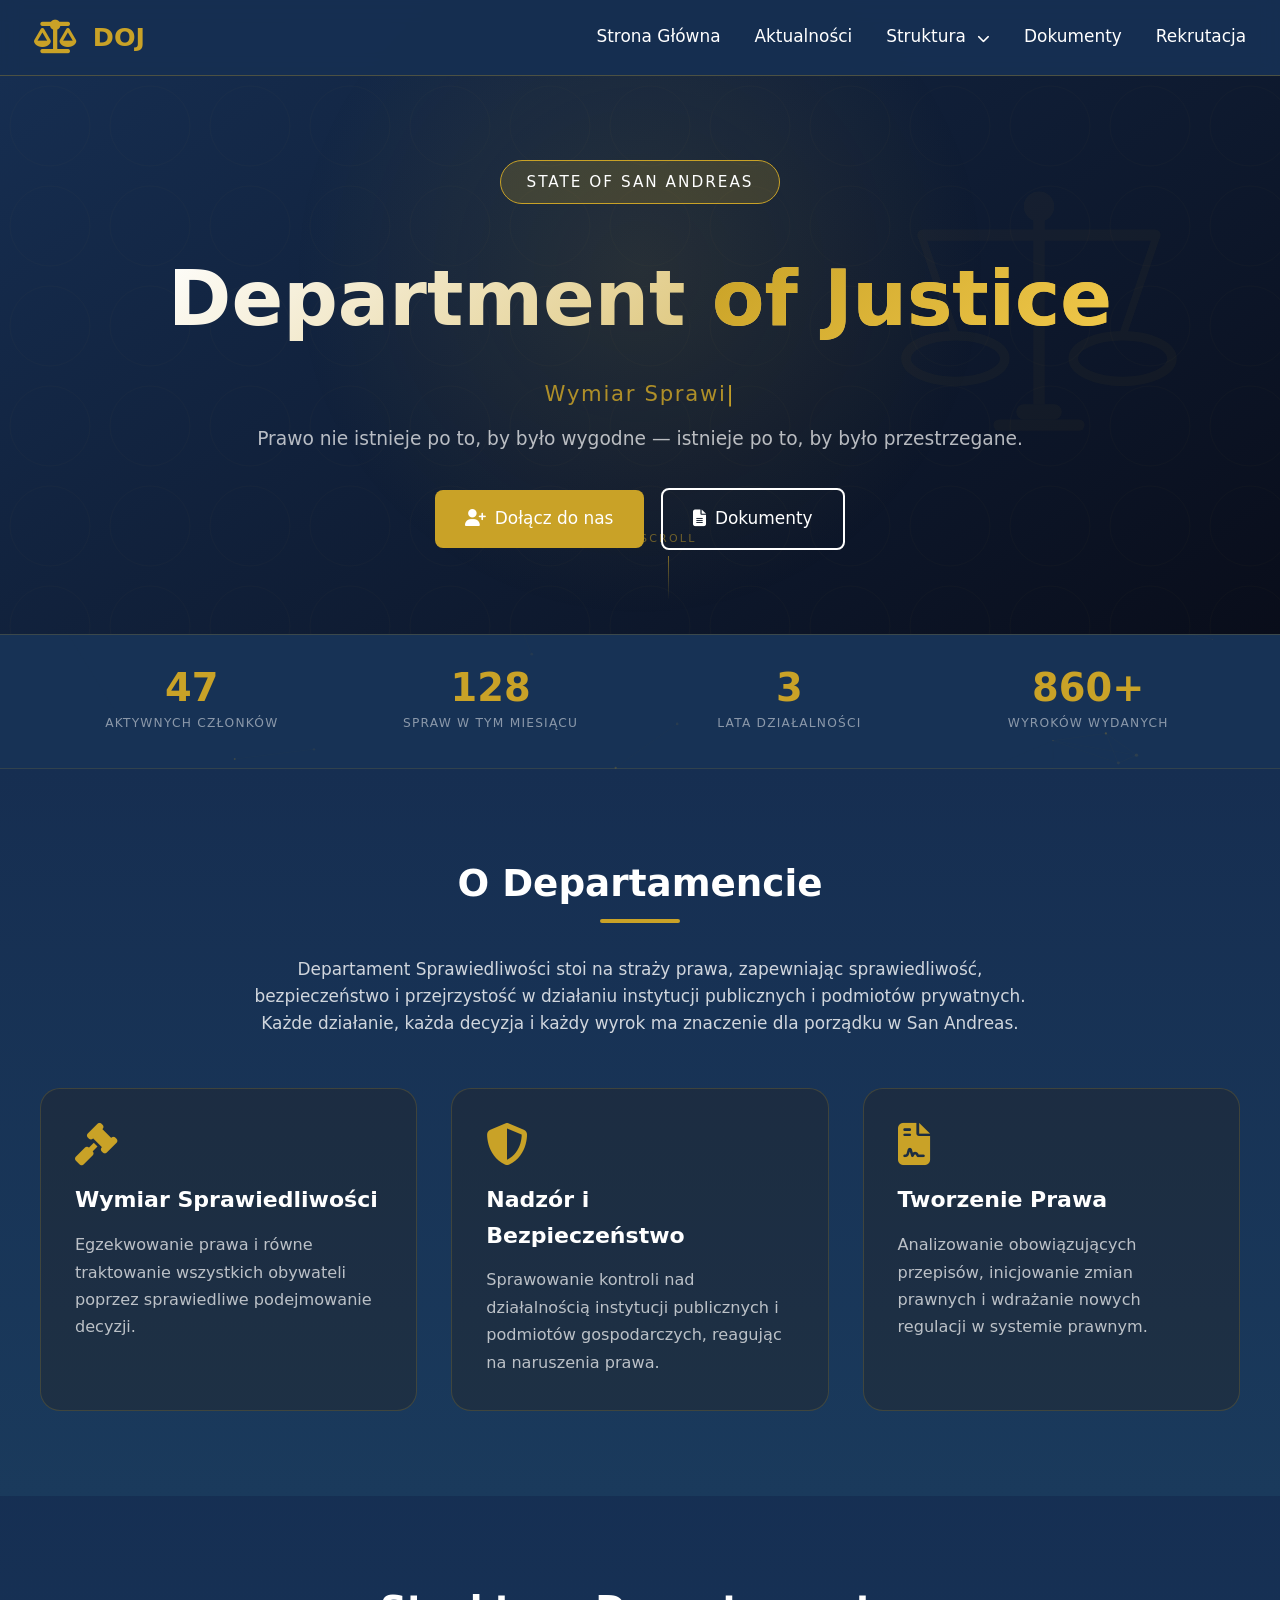
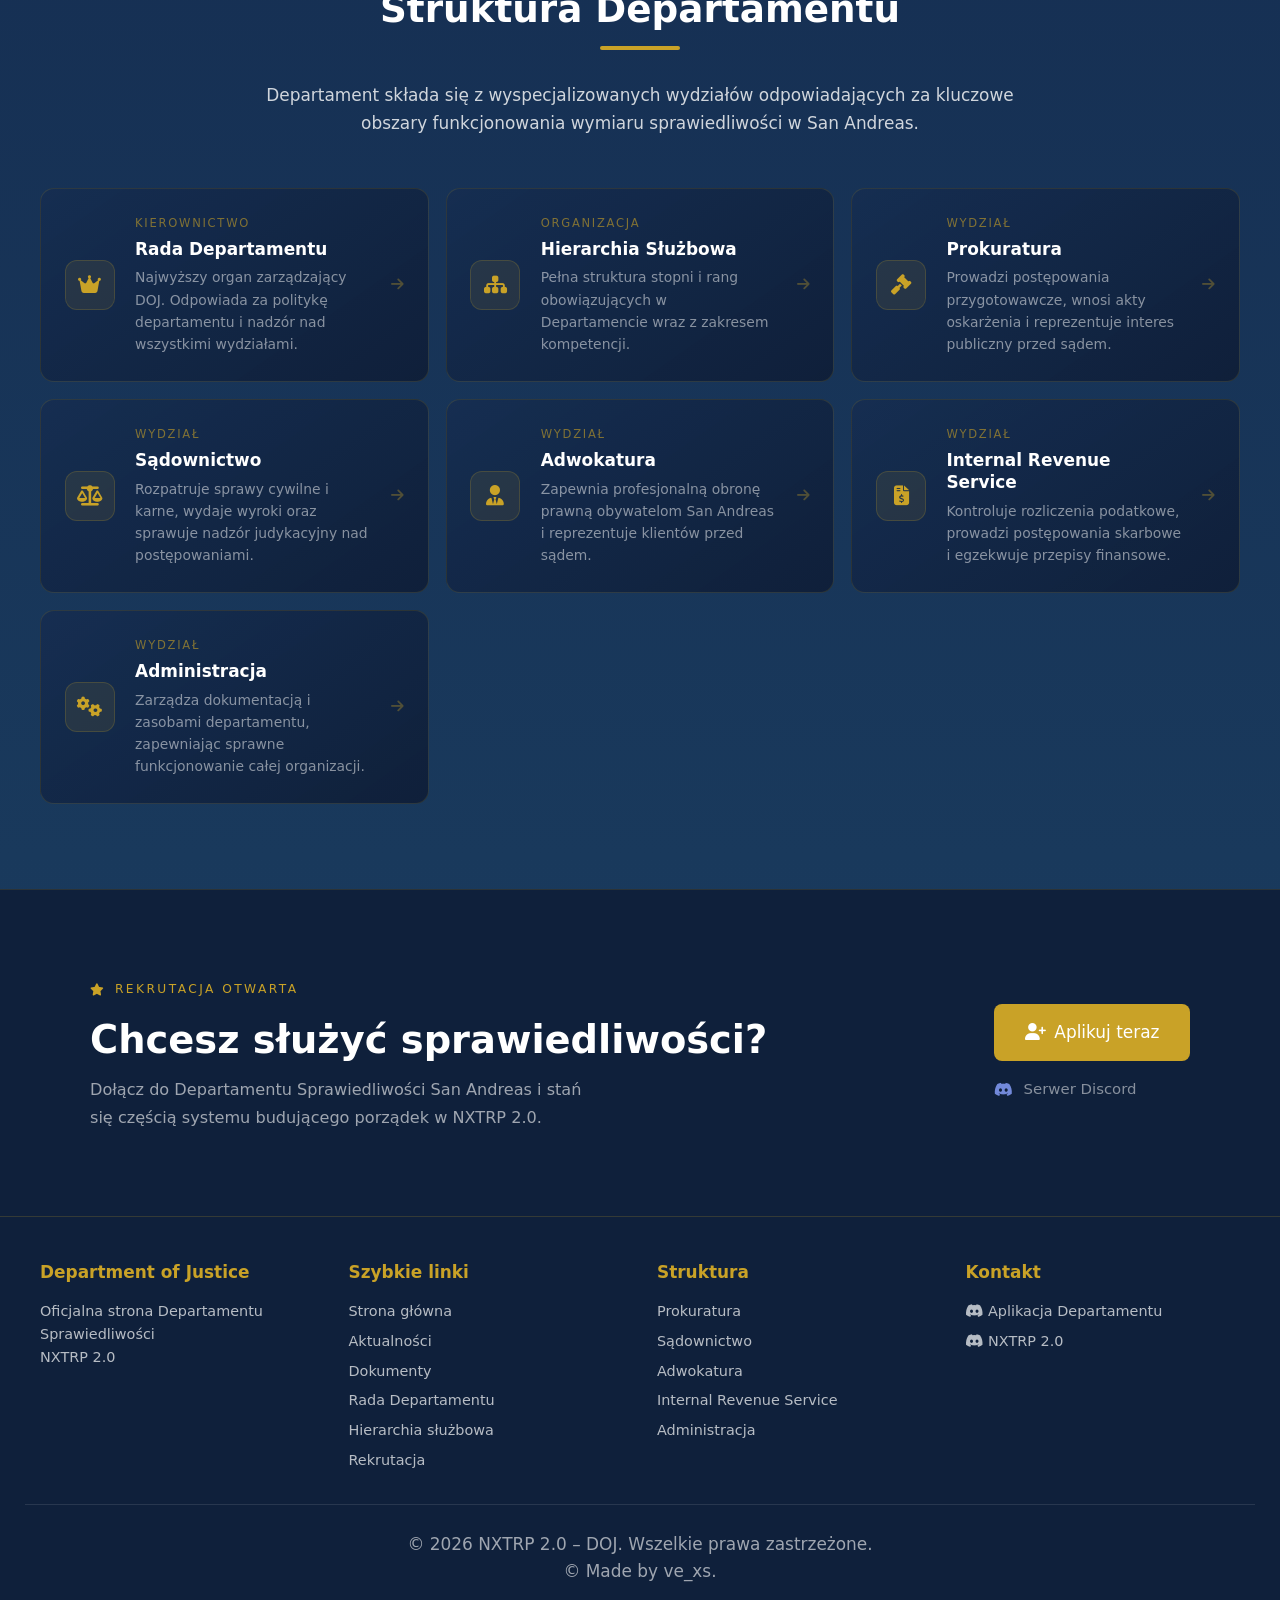
==== index.html @ 7f940b19 "Add files via upload" ====
<!DOCTYPE html>
<html lang="pl">
<head>
    <meta charset="UTF-8">
    <meta name="viewport" content="width=device-width, initial-scale=1.0">
    <title>Department of Justice | NXTRP 2.0</title>
    <link href="https://cdnjs.cloudflare.com/ajax/libs/font-awesome/6.4.0/css/all.min.css" rel="stylesheet">
    <link rel="stylesheet" href="base.css">
    <link rel="stylesheet" href="layout.css">
    <link rel="stylesheet" href="components.css">
    <link rel="stylesheet" href="hero.css">
    <link rel="stylesheet" href="footer.css">
    <link rel="stylesheet" href="mobile.css">
    <link rel="stylesheet" href="dynamic.css">
    <link rel="icon" type="image/png" href="dojlogog.png">
</head>
<body>

<!-- LOADER -->
<div class="loader" id="loader">
    <div class="loader-inner">
        <div class="loader-icon"></div>
        <div class="loader-text">Department of Justice</div>
    </div>
</div>

<!-- PARTICLE CANVAS -->
<canvas id="particle-canvas"></canvas>

<nav id="navbar" role="navigation" aria-label="Główna nawigacja">
    <div class="nav-container">
        <a href="https://dojnxtrp.pl/" class="logo">
            <i class="fas fa-balance-scale"></i> DOJ
        </a>
        <ul class="nav-links">
            <li><a href="https://dojnxtrp.pl/">Strona Główna</a></li>
            <li><a href="https://aktualnosci.dojnxtrp.pl">Aktualności</a></li>
            <li class="has-submenu">
                <a href="#">Struktura <i class="fas fa-chevron-down"></i></a>
                <ul class="submenu">
                    <li><a href="https://rada.dojnxtrp.pl/">Rada Departamentu</a></li>
                    <li><a href="https://hierarchia.dojnxtrp.pl/">Hierarchia służbowa</a></li>
                    <li class="submenu-divider"></li>
                    <li><a href="https://prokuratura.dojnxtrp.pl/">Prokuratura</a></li>
                    <li><a href="https://sadownictwo.dojnxtrp.pl/">Sądownictwo</a></li>
                    <li><a href="https://adwokatura.dojnxtrp.pl/">Adwokatura</a></li>
                    <li><a href="https://irs.dojnxtrp.pl/">Internal Revenue Service</a></li>
                    <li><a href="https://administracja.dojnxtrp.pl/">Administracja</a></li>
                </ul>
            </li>
            <li><a href="https://dokumenty.dojnxtrp.pl/">Dokumenty</a></li>
            <li><a href="https://rekrutacja.dojnxtrp.pl/">Rekrutacja</a></li>
        </ul>
    </div>
    <button id="hamburger" class="hamburger" aria-label="Menu" aria-expanded="false">
        <span></span><span></span><span></span>
    </button>
</nav>

<div id="overlay" class="overlay"></div>

<div class="mobile-menu" id="mobileMenu" aria-hidden="true">
    <div class="mobile-main-menu">
        <a href="https://dojnxtrp.pl/">Strona główna</a>
        <a href="https://aktualnosci.dojnxtrp.pl">Aktualności</a>
        <a href="#" class="mobile-open-structure">Struktura <i class="fas fa-chevron-right"></i></a>
        <a href="https://dokumenty.dojnxtrp.pl/">Dokumenty</a>
        <a href="https://rekrutacja.dojnxtrp.pl/">Rekrutacja</a>
    </div>
    <div class="mobile-structure-menu">
        <a href="#" class="mobile-back"><i class="fas fa-chevron-left"></i> Wróć</a>
        <a href="https://rada.dojnxtrp.pl/">Rada Departamentu</a>
        <a href="https://hierarchia.dojnxtrp.pl/">Hierarchia służbowa</a>
        <a href="https://prokuratura.dojnxtrp.pl/">Prokuratura</a>
        <a href="https://sadownictwo.dojnxtrp.pl/">Sądownictwo</a>
        <a href="https://adwokatura.dojnxtrp.pl/">Adwokatura</a>
        <a href="https://irs.dojnxtrp.pl/">Internal Revenue Service</a>
        <a href="https://administracja.dojnxtrp.pl/">Administracja</a>
    </div>
</div>

<a id="maincontent" tabindex="-1"></a>

<section class="hero" id="home">
    <div class="hero-glow" id="heroGlow"></div>
    <div class="hero-watermark">
        <svg viewBox="0 0 100 100" fill="none" xmlns="http://www.w3.org/2000/svg">
            <circle cx="50" cy="12" r="4" fill="#C9A227"/>
            <rect x="48.5" y="12" width="3" height="52" fill="#C9A227"/>
            <rect x="18" y="18" width="64" height="3" rx="1.5" fill="#C9A227"/>
            <ellipse cx="28" cy="52" rx="13" ry="6" stroke="#C9A227" stroke-width="2.5" fill="none"/>
            <ellipse cx="72" cy="52" rx="13" ry="6" stroke="#C9A227" stroke-width="2.5" fill="none"/>
            <line x1="19" y1="19.5" x2="28" y2="46" stroke="#C9A227" stroke-width="2"/>
            <line x1="81" y1="19.5" x2="72" y2="46" stroke="#C9A227" stroke-width="2"/>
            <rect x="44" y="64" width="12" height="4" rx="2" fill="#C9A227"/>
            <rect x="38" y="68" width="24" height="3" rx="1.5" fill="#C9A227"/>
        </svg>
    </div>

    <div class="hero-content">
        <span class="hero-badge">State of San Andreas</span>
        <h1>Department <span class="accent-text">of Justice</span></h1>
        <div class="hero-typewriter">
            <span id="typewriter-text"></span><span class="typewriter-cursor">|</span>
        </div>
        <p>Prawo nie istnieje po to, by było wygodne — istnieje po to, by było przestrzegane.</p>
        <div class="hero-buttons">
            <a href="https://rekrutacja.dojnxtrp.pl/" class="btn btn-primary btn-hero">
                <i class="fas fa-user-plus"></i> Dołącz do nas
            </a>
            <a href="https://dokumenty.dojnxtrp.pl/" class="btn btn-outline btn-hero">
                <i class="fas fa-file-alt"></i> Dokumenty
            </a>
        </div>
    </div>

    <div class="scroll-indicator">
        <span>SCROLL</span>
        <div class="scroll-line"></div>
    </div>
</section>

<div class="stats-bar">
    <div class="stat-item reveal">
        <div class="stat-value" data-target="47">0</div>
        <div class="stat-label">Aktywnych członków</div>
    </div>
    <div class="stat-item reveal" style="--delay:0.1s">
        <div class="stat-value" data-target="128">0</div>
        <div class="stat-label">Spraw w tym miesiącu</div>
    </div>
    <div class="stat-item reveal" style="--delay:0.2s">
        <div class="stat-value" data-target="3">0</div>
        <div class="stat-label">Lata działalności</div>
    </div>
    <div class="stat-item reveal" style="--delay:0.3s">
        <div class="stat-value" data-target="860">0</div>
        <div class="stat-label">Wyroków wydanych</div>
    </div>
</div>

<section class="about" id="about">
    <div class="section-header reveal">
        <h2>O Departamencie</h2>
        <p>Departament Sprawiedliwości stoi na straży prawa, zapewniając sprawiedliwość, bezpieczeństwo i przejrzystość w działaniu instytucji publicznych i podmiotów prywatnych.<br>Każde działanie, każda decyzja i każdy wyrok ma znaczenie dla porządku w San Andreas.</p>
    </div>
    <div class="about-grid">
        <div class="about-card reveal" style="--delay:0s">
            <i class="fas fa-gavel"></i>
            <h3>Wymiar Sprawiedliwości</h3>
            <p>Egzekwowanie prawa i równe traktowanie wszystkich obywateli poprzez sprawiedliwe podejmowanie decyzji.</p>
        </div>
        <div class="about-card reveal" style="--delay:0.15s">
            <i class="fas fa-shield-alt"></i>
            <h3>Nadzór i Bezpieczeństwo</h3>
            <p>Sprawowanie kontroli nad działalnością instytucji publicznych i podmiotów gospodarczych, reagując na naruszenia prawa.</p>
        </div>
        <div class="about-card reveal" style="--delay:0.3s">
            <i class="fas fa-file-contract"></i>
            <h3>Tworzenie Prawa</h3>
            <p>Analizowanie obowiązujących przepisów, inicjowanie zmian prawnych i wdrażanie nowych regulacji w systemie prawnym.</p>
        </div>
    </div>
</section>

<section class="struktura-section" id="struktura">
    <div class="section-header reveal">
        <h2>Struktura Departamentu</h2>
        <p>Departament składa się z wyspecjalizowanych wydziałów odpowiadających za kluczowe obszary funkcjonowania wymiaru sprawiedliwości w San Andreas.</p>
    </div>

    <div class="struktura-grid">

        <a href="https://rada.dojnxtrp.pl/" class="dept-card reveal" style="--delay:0s">
            <div class="dept-card-icon"><i class="fas fa-crown"></i></div>
            <div class="dept-card-body">
                <div class="dept-card-label">Kierownictwo</div>
                <h3>Rada Departamentu</h3>
                <p>Najwyższy organ zarządzający DOJ. Odpowiada za politykę departamentu i nadzór nad wszystkimi wydziałami.</p>
            </div>
            <div class="dept-card-arrow"><i class="fas fa-arrow-right"></i></div>
        </a>

        <a href="https://hierarchia.dojnxtrp.pl/" class="dept-card reveal" style="--delay:0.08s">
            <div class="dept-card-icon"><i class="fas fa-sitemap"></i></div>
            <div class="dept-card-body">
                <div class="dept-card-label">Organizacja</div>
                <h3>Hierarchia Służbowa</h3>
                <p>Pełna struktura stopni i rang obowiązujących w Departamencie wraz z zakresem kompetencji.</p>
            </div>
            <div class="dept-card-arrow"><i class="fas fa-arrow-right"></i></div>
        </a>

        <a href="https://prokuratura.dojnxtrp.pl/" class="dept-card reveal" style="--delay:0.16s">
            <div class="dept-card-icon"><i class="fas fa-gavel"></i></div>
            <div class="dept-card-body">
                <div class="dept-card-label">Wydział</div>
                <h3>Prokuratura</h3>
                <p>Prowadzi postępowania przygotowawcze, wnosi akty oskarżenia i reprezentuje interes publiczny przed sądem.</p>
            </div>
            <div class="dept-card-arrow"><i class="fas fa-arrow-right"></i></div>
        </a>

        <a href="https://sadownictwo.dojnxtrp.pl/" class="dept-card reveal" style="--delay:0.24s">
            <div class="dept-card-icon"><i class="fas fa-balance-scale"></i></div>
            <div class="dept-card-body">
                <div class="dept-card-label">Wydział</div>
                <h3>Sądownictwo</h3>
                <p>Rozpatruje sprawy cywilne i karne, wydaje wyroki oraz sprawuje nadzór judykacyjny nad postępowaniami.</p>
            </div>
            <div class="dept-card-arrow"><i class="fas fa-arrow-right"></i></div>
        </a>

        <a href="https://adwokatura.dojnxtrp.pl/" class="dept-card reveal" style="--delay:0.32s">
            <div class="dept-card-icon"><i class="fas fa-user-tie"></i></div>
            <div class="dept-card-body">
                <div class="dept-card-label">Wydział</div>
                <h3>Adwokatura</h3>
                <p>Zapewnia profesjonalną obronę prawną obywatelom San Andreas i reprezentuje klientów przed sądem.</p>
            </div>
            <div class="dept-card-arrow"><i class="fas fa-arrow-right"></i></div>
        </a>

        <a href="https://irs.dojnxtrp.pl/" class="dept-card reveal" style="--delay:0.40s">
            <div class="dept-card-icon"><i class="fas fa-file-invoice-dollar"></i></div>
            <div class="dept-card-body">
                <div class="dept-card-label">Wydział</div>
                <h3>Internal Revenue Service</h3>
                <p>Kontroluje rozliczenia podatkowe, prowadzi postępowania skarbowe i egzekwuje przepisy finansowe.</p>
            </div>
            <div class="dept-card-arrow"><i class="fas fa-arrow-right"></i></div>
        </a>

        <a href="https://administracja.dojnxtrp.pl/" class="dept-card reveal" style="--delay:0.48s">
            <div class="dept-card-icon"><i class="fas fa-cogs"></i></div>
            <div class="dept-card-body">
                <div class="dept-card-label">Wydział</div>
                <h3>Administracja</h3>
                <p>Zarządza dokumentacją i zasobami departamentu, zapewniając sprawne funkcjonowanie całej organizacji.</p>
            </div>
            <div class="dept-card-arrow"><i class="fas fa-arrow-right"></i></div>
        </a>

    </div>
</section>

<!-- ═══ CTA ═══ -->
<section class="cta-section">
    <div class="cta-inner reveal">
        <div class="cta-text">
            <div class="cta-label"><i class="fas fa-star"></i> Rekrutacja otwarta</div>
            <h2>Chcesz służyć sprawiedliwości?</h2>
            <p>Dołącz do Departamentu Sprawiedliwości San Andreas i stań się częścią systemu budującego porządek w NXTRP 2.0.</p>
        </div>
        <div class="cta-action">
            <a href="https://rekrutacja.dojnxtrp.pl/" class="btn btn-primary">
                <i class="fas fa-user-plus"></i> Aplikuj teraz
            </a>
            <a href="https://discord.gg/yJ2vK65k5r" target="_blank" class="cta-discord">
                <i class="fab fa-discord"></i> Serwer Discord
            </a>
        </div>
    </div>
</section>

<footer>
    <div class="footer-content">
        <div class="footer-section">
            <h4>Department of Justice</h4>
            <p>Oficjalna strona Departamentu Sprawiedliwości<br>NXTRP 2.0</p>
        </div>
        <div class="footer-section">
            <h4>Szybkie linki</h4>
            <a href="https://dojnxtrp.pl/">Strona główna</a>
            <a href="https://aktualnosci.dojnxtrp.pl">Aktualności</a>
            <a href="https://dokumenty.dojnxtrp.pl/">Dokumenty</a>
            <a href="https://rada.dojnxtrp.pl/">Rada Departamentu</a>
            <a href="https://hierarchia.dojnxtrp.pl/">Hierarchia służbowa</a>
            <a href="https://rekrutacja.dojnxtrp.pl/">Rekrutacja</a>
        </div>
        <div class="footer-section">
            <h4>Struktura</h4>
            <a href="https://prokuratura.dojnxtrp.pl/">Prokuratura</a>
            <a href="https://sadownictwo.dojnxtrp.pl/">Sądownictwo</a>
            <a href="https://adwokatura.dojnxtrp.pl/">Adwokatura</a>
            <a href="https://irs.dojnxtrp.pl/">Internal Revenue Service</a>
            <a href="https://administracja.dojnxtrp.pl/">Administracja</a>
        </div>
        <div class="footer-section">
            <h4>Kontakt</h4>
            <a href="https://discord.gg/yJ2vK65k5r" target="_blank"><i class="fab fa-discord"></i> Aplikacja Departamentu</a>
            <a href="https://discord.gg/h5h69dvCpX" target="_blank"><i class="fab fa-discord"></i> NXTRP 2.0</a>
        </div>
    </div>
    <div class="footer-bottom">
        <p>&copy; 2026 NXTRP 2.0 – DOJ. Wszelkie prawa zastrzeżone.</p>
        <p>&copy; Made by ve_xs.</p>
    </div>
</footer>

<script src="core.js"></script>
</body>
</html>
---- base.css ----
:root {
    /* Kolory główne - granatowa paleta */
    --primary: #1a3a5c;           /* Ciemny granat - główne tło */
    --dark: #162e51;              /* GŁÓWNY kolor - ciemniejszy granat */
    --dark-brown: #0f1f38;        /* Bardzo ciemny granat - kafelki */
    --accent: #C9A227;            /* Złoto - akcenty */
    --accent-hover: #d4af37;      /* Jaśniejsze złoto */
    --burgundy: #a0522d;          /* Sienna - ważne elementy */
    --light: #ffffff;             /* Biały tekst */
    --text-dark: #162e51;         /* Ciemny tekst na jasnych elementach */
    --text-muted: rgba(22, 46, 81, .8); /* Przygaszony tekst */
    
    /* Gradiety */
    --gradient-card: linear-gradient(145deg, rgba(22, 46, 81, 0.95), rgba(15, 31, 56, 0.98));
    --gradient-bg: linear-gradient(180deg, #2a4a6f 0%, #1a3a5c 100%);
    
    /* Inne */
    --text-scale: 1;
}

* {
    margin: 0;
    padding: 0;
    box-sizing: border-box;
}

html {
    scroll-behavior: smooth;
}

body {
    font-family: 'Inter', 'Roboto', 'Segoe UI', system-ui, sans-serif;
    background: var(--primary);
    color: var(--text-dark);
    overflow-x: hidden;
    -webkit-font-smoothing: antialiased;
    -moz-osx-font-smoothing: grayscale;
}

/* Scrollbar - złoty */
::-webkit-scrollbar {
    width: 10px;
}

::-webkit-scrollbar-track {
    background: var(--dark);
}

::-webkit-scrollbar-thumb {
    background: var(--dark-brown);
    border-radius: 5px;
}

::-webkit-scrollbar-thumb:hover {
    background: var(--accent);
}

/* Loader */
.loader {
    position: fixed;
    top: 0;
    left: 0;
    width: 100%;
    height: 100%;
    background: var(--primary);
    z-index: 9999;
    display: flex;
    align-items: center;
    justify-content: center;
    transition: opacity .5s, visibility .5s;
}

.loader.hidden {
    opacity: 0;
    visibility: hidden;
    pointer-events: none;
}

.loader-icon {
    width: 80px;
    height: 80px;
    border: 4px solid var(--accent);
    border-top-color: transparent;
    border-radius: 50%;
    animation: spin 1s linear infinite;
}

@keyframes spin {
    to { transform: rotate(360deg); }
}

/* Fade-in */
.fade-in {
    opacity: 0;
    transform: translateY(30px);
    transition: all .6s ease-out;
}

.fade-in.visible {
    opacity: 1;
    transform: translateY(0);
}


/* ========== ABOUT SECTION - BROWN ========== */

.about {
    background: linear-gradient(180deg, var(--dark) 0%, var(--primary) 100%);
}

.about-grid {
    display: grid;
    grid-template-columns: repeat(auto-fit, minmax(280px, 1fr));
    gap: 2rem;
    max-width: 1200px;
    margin: 0 auto;
}

.about-card {
    background: rgba(42, 31, 22, .3);
    border: 1px solid rgba(201, 162, 39, .2);
    border-radius: 20px;
    padding: 2rem;
    transition: all .3s;
}

.about-card:hover {
    transform: translateY(-10px);
    border-color: var(--accent);
    box-shadow: 0 20px 40px rgba(201, 162, 39, .2);
}

.about-card i {
    font-size: 2.5rem;
    color: var(--accent);
    margin-bottom: 1rem;
    display: block;
}

.about-card h3 {
    font-size: 1.3rem;
    margin-bottom: .8rem;
}

.about-card p {
    color: rgba(255, 255, 255, .7);
    line-height: 1.7;
    font-size: .95rem;

}
---- layout.css ----
nav {
    position: fixed;
    top: 0;
    width: 100%;
    z-index: 1000;
    background: rgba(22, 46, 81, .95);
    backdrop-filter: blur(10px);
    border-bottom: 1px solid rgba(201, 162, 39, .3);
    transition: all .3s;
}

nav.scrolled {
    background: rgba(22, 46, 81, .98);
    box-shadow: 0 4px 30px rgba(0, 0, 0, .5);
}



.nav-container {
    max-width: 1400px;
    margin: 0 auto;
    display: flex;
    justify-content: space-between;
    align-items: center;
    padding: 1rem 2rem;
}
.submenu-divider {
    height: 1px;
    background: rgba(255,255,255,0.15);
    margin: 8px 0;
    list-style: none;
}


.logo {
    display: flex;
    align-items: center;
    gap: 1rem;
    font-size: 1.5rem;
    font-weight: 700;
    color: var(--accent);
    text-decoration: none;
}

.logo i {
    font-size: 2rem;
}

.nav-links {
    display: flex;
    gap: 2rem;
    list-style: none;
}

.nav-links a {
    color: var(--light);
    text-decoration: none;
    font-weight: 500;
    position: relative;
    padding: .5rem 0;
    transition: color .3s;
}

.nav-links a::after {
    content: '';
    position: absolute;
    bottom: 0;
    left: 0;
    width: 0;
    height: 2px;
    background: var(--accent);
    transition: width .3s;
}

.nav-links a:hover {
    color: var(--accent);
}

.nav-links a:hover::after {
    width: 100%;
}



section {
    padding: 5rem 1.5rem;
}

.section-header {
    text-align: center;
    margin-bottom: 3rem;
}

.section-header h2 {
    font-size: 2.2rem;
    margin-bottom: 1rem;
    position: relative;
    display: inline-block;
    color: var(--light);
}

.section-header h2::after {
    content: '';
    position: absolute;
    bottom: -10px;
    left: 50%;
    transform: translateX(-50%);
    width: 80px;
    height: 4px;
    background: var(--accent);
    border-radius: 2px;
}

.section-header p {
    color: rgba(255, 255, 255, .8);
    max-width: 800px;
    margin: 1.5rem auto 0;

}



/* ─── STRUKTURA SECTION ──────────────────────────────────── */
.struktura-section {
    background: linear-gradient(180deg, rgba(22,46,81,0.85) 0%, rgba(26,58,92,0.85) 100%);
    padding: 5rem 1.5rem;
}

.struktura-grid {
    display: grid;
    grid-template-columns: repeat(auto-fit, minmax(320px, 1fr));
    gap: 1rem;
    max-width: 1200px;
    margin: 0 auto;
}

.dept-card {
    display: flex; align-items: center; gap: 1.2rem;
    background: linear-gradient(145deg, rgba(22,46,81,0.9), rgba(15,31,56,0.95));
    border: 1px solid rgba(201,162,39,0.15);
    border-radius: 14px; padding: 1.5rem 1.4rem;
    text-decoration: none; color: inherit;
    transition: all 0.3s ease;
    position: relative; overflow: hidden;
}
.dept-card::before {
    content: ''; position: absolute;
    left: 0; top: 0; bottom: 0; width: 3px;
    background: linear-gradient(to bottom, #C9A227, rgba(201,162,39,0.3));
    transform: scaleY(0); transform-origin: top;
    transition: transform 0.35s ease;
}
.dept-card:hover {
    border-color: rgba(201,162,39,0.45);
    background: linear-gradient(145deg, rgba(26,58,100,0.95), rgba(18,38,68,0.98));
    transform: translateY(-3px);
    box-shadow: 0 12px 35px rgba(0,0,0,0.35);
}
.dept-card:hover::before { transform: scaleY(1); }

.dept-card-icon {
    flex-shrink: 0;
    width: 50px; height: 50px; border-radius: 12px;
    background: rgba(201,162,39,0.1);
    border: 1px solid rgba(201,162,39,0.2);
    display: flex; align-items: center; justify-content: center;
    color: #C9A227; font-size: 1.2rem;
    transition: background 0.3s, transform 0.3s;
}
.dept-card:hover .dept-card-icon {
    background: rgba(201,162,39,0.18);
    transform: scale(1.08);
}

.dept-card-body { flex: 1; min-width: 0; }
.dept-card-label {
    font-size: 0.68rem; text-transform: uppercase;
    letter-spacing: 0.15em; color: rgba(201,162,39,0.6);
    margin-bottom: 0.3rem;
}
.dept-card-body h3 {
    font-size: 1rem; font-weight: 600;
    color: #fff; margin-bottom: 0.4rem; line-height: 1.3;
    transition: color 0.25s;
}
.dept-card:hover .dept-card-body h3 { color: #C9A227; }
.dept-card-body p {
    font-size: 0.82rem; color: rgba(255,255,255,0.5);
    line-height: 1.6; margin: 0;
}

.dept-card-arrow {
    flex-shrink: 0; color: rgba(201,162,39,0.35);
    font-size: 0.85rem;
    transition: transform 0.3s, color 0.3s;
}
.dept-card:hover .dept-card-arrow {
    transform: translateX(4px); color: #C9A227;
}

/* ─── CTA SECTION ────────────────────────────────────────── */
.cta-section {
    background: rgba(15,31,56,0.9);
    border-top: 1px solid rgba(201,162,39,0.15);
    padding: 5rem 1.5rem;
}
.cta-inner {
    max-width: 1100px; margin: 0 auto;
    display: flex; align-items: center;
    justify-content: space-between; gap: 3rem;
    flex-wrap: wrap;
}
.cta-label {
    display: inline-flex; align-items: center; gap: 0.5rem;
    font-size: 0.72rem; text-transform: uppercase; letter-spacing: 0.2em;
    color: #C9A227; margin-bottom: 1rem;
}
.cta-text h2 {
    font-size: clamp(1.6rem, 3vw, 2.4rem);
    color: #fff; font-weight: 700; margin-bottom: 0.8rem; line-height: 1.2;
}
.cta-text p {
    font-size: 0.95rem; color: rgba(255,255,255,0.6);
    max-width: 500px; line-height: 1.7;
}
.cta-action {
    display: flex; flex-direction: column; gap: 1rem;
    align-items: flex-start; flex-shrink: 0;
}
.cta-discord {
    display: flex; align-items: center; gap: 0.6rem;
    color: rgba(255,255,255,0.5); font-size: 0.88rem;
    text-decoration: none; transition: color 0.25s;
}
.cta-discord i { color: #7289da; }
.cta-discord:hover { color: #fff; }

@media (max-width: 768px) {
    .cta-inner { flex-direction: column; text-align: center; }
    .cta-action { align-items: center; width: 100%; }
    .struktura-grid { grid-template-columns: 1fr; }
}
---- components.css ----
:root {
    --primary: #1a3a5c;
    --dark: #162e51;
    --light: #ffffff;
    --text-dark: #ffffff;
    --accent: #C9A227;
    --transition-fast: 160ms;
    --transition-medium: 300ms;
    --text-scale: 1.06;
}

html {
    font-size: calc(16px * var(--text-scale));
}

body {
    margin: 0;
    font-family: 'Inter', 'Segoe UI', system-ui, sans-serif;
    color: var(--light);
    line-height: 1.6;
}


.btn {
    padding: .9rem 1.8rem;
    border-radius: 8px;
    font-weight: 500;
    text-decoration: none;
    cursor: pointer;
    border: none;
    font-size: .95rem;
    display: inline-flex;
    align-items: center;
    gap: .5rem;
    transition: all .3s;
}

.btn-primary {
    background: var(--accent);
    color: var(--light);
}

.btn-outline {
    background: transparent;
    color: var(--text-dark);
    border: 2px solid var(--text-dark);
}

.btn-small {
    padding: .6rem 1.2rem;
    font-size: .85rem;
}

.btn-doc {
    background: rgba(255,255,255,.12);
    color: var(--light);
    border: 1.5px solid rgba(255,255,255,.35);
    backdrop-filter: blur(10px);
}


.hero-buttons {
    display: flex;
    justify-content: center;
    align-items: center;
    gap: 1.5rem;
}

.hero-buttons .btn-hero {
    flex: 0 0 auto;
    width: auto;
    margin: 0;
}

@media (max-width: 600px) {
    .hero-buttons {
        flex-direction: column;
    }

    .hero-buttons .btn-hero {
        width: 100%;
        justify-content: center;
    }
}


.docs-grid {
    display: grid;
    grid-template-columns: repeat(auto-fit, minmax(300px, 1fr));
    gap: 1.5rem;
    align-items: stretch;
}


.doc-card {
    background: linear-gradient(145deg, rgba(22,46,81,.95), rgba(15,31,56,.98));
    border: 1px solid rgba(201,162,39,.45);
    border-radius: 16px;
    padding: 1.5rem;
    display: flex;
    flex-direction: column;
    height: 100%;
}

.doc-card p {
    color: rgba(255,255,255,.85);
    margin-bottom: 1.2rem;
}

.doc-footer {
    margin-top: auto;
    display: flex;
    justify-content: space-between;
    align-items: center;
    gap: 1rem;
}


.doc-card .btn-doc {
    transition:
        background-color 0.25s ease,
        border-color 0.25s ease,
        box-shadow 0.25s ease,
        transform 0.2s ease;
}

.doc-card .btn-doc:hover {
    background-color: rgba(201, 162, 39, 0.18);
    border-color: var(--accent);
    transform: translateY(-2px);
    box-shadow: 0 6px 16px rgba(201, 162, 39, 0.35);
}

.doc-card .btn {
    flex: 0 0 auto;
    width: auto;
}


h1 { font-size: 2.25rem; }
h2 { font-size: 1.75rem; }
h3 { font-size: 1.25rem; }
h4 { font-size: 1rem; }

p, a, li, .btn {
    font-size: 1rem;
}




.documents {
    background: #1f3f63;
    padding: 4rem 1rem;
}

.documents .docs-grid {
    display: grid;
    grid-template-columns: repeat(auto-fit, minmax(280px, 1fr));
    gap: 2rem;
}

.documents .doc-card {
    background: linear-gradient(
        180deg,
        rgba(18, 38, 63, 0.95),
        rgba(13, 29, 50, 0.98)
    );
    border-radius: 18px;
    padding: 2rem 1.8rem;
    border: 1px solid rgba(201, 162, 39, 0.35);
    box-shadow: 0 20px 50px rgba(0,0,0,.35);

    display: flex;
    flex-direction: column;
    height: 100%;

    transition: transform .35s ease, box-shadow .35s ease, border-color .35s ease;
}

.documents .doc-card:hover {
    transform: translateY(-6px);
    border-color: var(--accent);
    box-shadow: 0 25px 60px rgba(0,0,0,.45);
}

.documents .doc-header {
    display: flex;
    align-items: flex-start;
    gap: 1rem;
    margin-bottom: 1.2rem;
}

.documents .doc-icon i {
    color: var(--accent);
    font-size: 1.8rem;
}

.documents .doc-info h3 {
    font-size: 1.2rem;
    line-height: 1.35;
    margin: 0 0 .3rem;
    color: #ffffff;
}

.documents .doc-info span {
    font-size: .85rem;
    opacity: .75;
}

.documents .doc-card p {
    font-size: .95rem;
    color: rgba(255,255,255,.85);
    line-height: 1.55;
    margin: .6rem 0 1.4rem;

    display: -webkit-box;
    -webkit-box-orient: vertical;
    overflow: hidden;
}

.documents .doc-footer {
    margin-top: auto;
    display: flex;
    justify-content: space-between;
    align-items: center;
}

.documents .doc-meta {
    font-size: .85rem;
    opacity: .8;
}

.documents .btn-doc {
    background: rgba(255,255,255,.12);
    border: 1.5px solid rgba(255,255,255,.35);
    color: #fff;
}


.nav-links li {
    position: relative;
}

.submenu {
    position: absolute;
    top: 100%;
    left: 0;
    min-width: 220px;
    background: #162e51;
    border-radius: 8px;
    padding: 10px 0;
    display: none;
    box-shadow: 0 10px 25px rgba(0,0,0,.25);
    z-index: 1000;
}

.has-submenu:hover .submenu {
    display: block;
}

.submenu li a {
    display: block;
    padding: 10px 20px;
    white-space: nowrap;
}

.submenu li a:hover {
    background: rgba(255,255,255,.08);
}

/* ikonka strzałki */
.has-submenu > a i {
    font-size: 0.75em;
    margin-left: 6px;
}
.nav-links,
.nav-links ul {
    list-style: none;
    margin: 0;
    padding: 0;
}

.page-section {
    max-width: 1200px;
    margin: 140px auto;
    padding: 0 20px;
    color: white;
}

.image-wrapper {
    display: flex;
    justify-content: center;
}

.image-wrapper img {
    max-width: 100%;
    border-radius: 14px;
}



.doj-profile {
    background-color: #162e51;
    padding: 100px 0;
    color: #ffffff;
}

.doj-profile-inner {
    max-width: 1200px;
    margin: 0 auto;
    padding: 0 30px;

    display: flex;
    gap: 60px;
    align-items: center;
}

.doj-profile-left img {
    width: 360px;
    height: auto;
    border-radius: 6px;
    box-shadow: 0 20px 40px rgba(0, 0, 0, 0.45);
}

.doj-profile-right {
    flex: 1;
}

.doj-rank {
    margin: 0 0 12px;
    font-size: 0.85rem;
    letter-spacing: 2px;
    text-transform: uppercase;
    color: #9fb6d9;
    font-weight: 600;
}

.doj-name {
    margin: 0 0 30px;
    font-size: 2.2rem;
    font-weight: 700;
    color: #ffffff;
}

.doj-profile-right p {
    font-size: 1rem;
    line-height: 1.8;
    color: rgba(255, 255, 255, 0.9);
    max-width: 720px;
}

@media (max-width: 900px) {
    .doj-profile-inner {
        flex-direction: column;
        text-align: center;
    }

    .doj-profile-left img {
        width: 260px;
    }
}

#particle-canvas {
    position: fixed;
    top: 0; left: 0;
    width: 100%; height: 100%;
    pointer-events: none;
    z-index: 0;
}
/* Ensure content is above canvas */
section, footer, .mobile-menu, .overlay, .loader, .stats-bar {
    position: relative;
    z-index: 1;
}

nav {
    position: relative;
    z-index: 1000;
}

/* ─── LOADER ─────────────────────────────────────────────── */
.loader {
    position: fixed;
    inset: 0;
    background: #0f1f38;
    z-index: 9999;
    display: flex;
    align-items: center;
    justify-content: center;
    transition: opacity 0.6s ease, visibility 0.6s ease;
}

.loader.hidden {
    opacity: 0;
    visibility: hidden;
    pointer-events: none;
}

.loader-inner {
    display: flex;
    flex-direction: column;
    align-items: center;
    gap: 1.2rem;
}

.loader-icon {
    width: 56px;
    height: 56px;
    border: 3px solid rgba(201,162,39,0.3);
    border-top-color: #C9A227;
    border-radius: 50%;
    animation: spin 0.9s linear infinite;
}

.loader-text {
    color: rgba(201,162,39,0.8);
    font-size: 0.75rem;
    letter-spacing: 0.25em;
    text-transform: uppercase;
    font-family: 'Segoe UI', system-ui, sans-serif;
    animation: pulse 1.5s ease-in-out infinite;
}

@keyframes spin { to { transform: rotate(360deg); } }
@keyframes pulse {
    0%, 100% { opacity: 0.5; }
    50%       { opacity: 1; }
}

/* ─── HERO EXTRAS ────────────────────────────────────────── */

/* Parallax glow blob */
.hero-glow {
    position: absolute;
    top: 35%; left: 50%;
    transform: translate(-50%, -50%);
    width: 700px; height: 700px;
    background: radial-gradient(circle, rgba(201,162,39,0.12) 0%, transparent 70%);
    pointer-events: none;
    will-change: transform;
    transition: transform 0.05s linear;
}

/* Large watermark / background decoration */
.hero-watermark {
    position: absolute;
    right: 4%;
    top: 50%;
    transform: translateY(-50%);
    width: min(380px, 40vw);
    opacity: 0.04;
    pointer-events: none;
    will-change: transform;
}

/* Gradient text for "of Justice" */
.accent-text {
    background: linear-gradient(135deg, #C9A227, #f0c84a);
    -webkit-background-clip: text;
    -webkit-text-fill-color: transparent;
    background-clip: text;
}

/* Typewriter line */
.hero-typewriter {
    font-size: clamp(0.95rem, 2.2vw, 1.25rem);
    color: rgba(201,162,39,0.85);
    letter-spacing: 0.08em;
    min-height: 1.8rem;
    margin-bottom: 0.8rem;
}

.typewriter-cursor {
    animation: blink 1s step-end infinite;
    color: #C9A227;
}

@keyframes blink {
    0%, 100% { opacity: 1; }
    50%       { opacity: 0; }
}

/* Scroll indicator */
.scroll-indicator {
    position: absolute;
    bottom: 2rem; left: 50%;
    transform: translateX(-50%);
    display: flex;
    flex-direction: column;
    align-items: center;
    gap: 0.5rem;
    color: rgba(201,162,39,0.5);
    font-size: 0.65rem;
    letter-spacing: 0.2em;
    font-family: 'Segoe UI', system-ui, sans-serif;
    animation: fadeInUp 1s ease 1.4s both;
}

.scroll-line {
    width: 1px;
    height: 44px;
    background: linear-gradient(to bottom, rgba(201,162,39,0.6), transparent);
    animation: scrollDrop 2s ease-in-out infinite;
}

@keyframes scrollDrop {
    0%   { transform: scaleY(0); transform-origin: top; opacity: 1; }
    50%  { transform: scaleY(1); transform-origin: top; opacity: 1; }
    51%  { transform: scaleY(1); transform-origin: bottom; }
    100% { transform: scaleY(0); transform-origin: bottom; opacity: 0; }
}

/* ─── STATS BAR ──────────────────────────────────────────── */
.stats-bar {
    display: grid; grid-template-columns: repeat(4, 1fr);
    background: rgba(22,46,81,0.6);
    border-top: 1px solid rgba(201,162,39,0.2);
    border-bottom: 1px solid rgba(201,162,39,0.15);
    padding: 2rem 3rem; gap: 1rem;
}
.stat-item { text-align: center; }
.stat-value {
    font-size: clamp(1.8rem, 3vw, 2.6rem); font-weight: 800;
    color: #C9A227; line-height: 1; margin-bottom: 0.4rem;
}
.stat-label {
    font-size: 0.72rem; color: rgba(255,255,255,0.5);
    text-transform: uppercase; letter-spacing: 0.1em;
}
@media (max-width: 700px) {
    .stats-bar { grid-template-columns: repeat(2,1fr); padding: 1.5rem 1rem; }
}

/* ─── SCROLL REVEAL ──────────────────────────────────────── */
.reveal {
    opacity: 0;
    transform: translateY(36px);
    transition:
        opacity 0.65s ease var(--delay, 0s),
        transform 0.65s ease var(--delay, 0s);
}

.reveal.visible {
    opacity: 1;
    transform: translateY(0);
}

/* ─── HERO ENTRY ANIMATIONS ──────────────────────────────── */
@keyframes fadeInUp {
    from { opacity: 0; transform: translateY(40px); }
    to   { opacity: 1; transform: translateY(0); }
}

@keyframes fadeInDown {
    from { opacity: 0; transform: translateY(-20px); }
    to   { opacity: 1; transform: translateY(0); }
}

.hero-badge  { animation: fadeInDown 0.9s ease 0.2s both; }
.hero h1     { animation: fadeInUp  0.9s ease 0.4s both; }
.hero-typewriter { animation: fadeInUp 0.9s ease 0.6s both; }
.hero p      { animation: fadeInUp  0.9s ease 0.75s both; }
.hero-buttons { animation: fadeInUp 0.9s ease 0.9s both; }
---- hero.css ----
.hero {
    min-height: 60vh;
    position: relative;
    display: flex;
    align-items: center;
    justify-content: center;
    background: linear-gradient(144deg, #162e51 0%, #090d1a 100%);}

.hero::before {
    content: '';
    position: absolute;
    inset: 0;
    background: url('data:image/svg+xml,<svg xmlns="http://www.w3.org/2000/svg" viewBox="0 0 100 100"><circle cx="50" cy="50" r="40" fill="none" stroke="%23c9a227" stroke-width="0.5" opacity="0.1"/></svg>');
    background-size: 100px;
    opacity: .5;
    animation: bgMove 20s linear infinite;
}


.hero-buttons {
    display: flex;
    justify-content: center;
    align-items: center;
    gap: 1.5rem;
    margin-top: 2rem;
    flex-wrap: wrap; 
}

.hero-buttons .btn {
    display: inline-flex;
    align-items: center;
    justify-content: center;
}


.hero-buttons .btn {
    transition: 
        transform .25s ease,
        box-shadow .25s ease,
        background-color .25s ease,
        color .25s ease,
        border-color .25s ease;
}

.hero-buttons .btn:hover {
    transform: translateY(-4px);
    box-shadow: 0 12px 30px rgba(201, 162, 39, 0.45);
}

.hero-buttons .btn-primary:hover {
    background-color: var(--accent-hover);
    color: #fff;
}

.hero-buttons .btn-outline:hover {
    background-color: rgba(201, 162, 39, 0.15);
    border-color: var(--accent);
    color: var(--accent);
}



@keyframes bgMove {
    to {
        background-position: 100px 100px;
    }
}

.hero-content {
    text-align: center;
    z-index: 1;
    animation: fadeInUp 1s ease-out;
    padding: 0 1rem;
}

@keyframes fadeInUp {
    from {
        opacity: 0;
        transform: translateY(50px);
    }
    to {
        opacity: 1;
        transform: translateY(0);
    }
}

.hero-badge {
    display: inline-block;
    padding: .5rem 1.5rem;
    background: rgba(201, 162, 39, .2);
    border: 1px solid var(--accent);
    border-radius: 50px;
    margin-bottom: 2rem;
    font-size: .9rem;
    letter-spacing: 2px;
    text-transform: uppercase;
}

.hero h1 {
    font-size: clamp(2rem, 6vw, 4.5rem);
    font-weight: 800;
    margin-bottom: 1rem;
    background: linear-gradient(135deg, var(--light) 0%, var(--accent) 100%);
    -webkit-background-clip: text;
    -webkit-text-fill-color: transparent;
    background-clip: text;
}

.hero p {
    font-size: 1.1rem;
    color: rgba(255, 255, 255, .7);
    max-width: 800px;
    margin: 0 auto 2rem;
}

.hero-buttons {
    display: flex;
    gap: 1rem;
    justify-content: center;
    flex-wrap: wrap;

}
---- footer.css ----
footer {
    background: rgba(15, 31, 56, .9);
    border-top: 1px solid rgba(201, 162, 39, .2);
    padding: 2.5rem 1.5rem 1rem;
}

.footer-content {
    max-width: 1200px;
    margin: 0 auto;
    display: grid;
    grid-template-columns: repeat(auto-fit, minmax(180px, 1fr));
    gap: 2rem;
    margin-bottom: 1.5rem;
}

.footer-section h4 {
    color: var(--accent);
    margin-bottom: .8rem;
    font-size: 1rem;
}

.footer-section p,
.footer-section a {
    color: rgba(255, 255, 255, .7);
    text-decoration: none;
    display: block;
    margin-bottom: .4rem;
    font-size: .85rem;
    transition: color .3s;
}

.footer-section a:hover {
    color: var(--accent);
}

.footer-bottom {
    text-align: center;
    padding-top: 1.5rem;
    border-top: 1px solid rgba(255, 255, 255, .1);
    color: rgba(255, 255, 255, .6);
    font-size: .8rem;

}
---- mobile.css ----
@media(max-width: 768px) {

    .nav-links {
        display: none;
    }

    .hamburger {
        display: flex;
    }

    .form-row {
        grid-template-columns: 1fr;
    }

    .recruitment-header {
        justify-content: center;
        text-align: center;
    }

    .docs-grid {
        grid-template-columns: 1fr;
    }

    .gallery-grid {
        grid-template-columns: 1fr;
    }

    .schedule-grid,
    .archive-grid {
        grid-template-columns: 1fr;
    }
    .hero-badge {
        
       margin-top: 4vh;
    }
}




.documents {
    background: #1f3f63 !important;
    padding: 4rem 1rem !important;
}

.documents .docs-grid {
    display: grid !important;
    grid-template-columns: repeat(auto-fit, minmax(280px, 1fr)) !important;
    gap: 2rem !important;
    align-items: stretch !important;
}

.documents .doc-card {
    background: linear-gradient(
        180deg,
        rgba(18, 38, 63, 0.95),
        rgba(13, 29, 50, 0.98)
    ) !important;

    border-radius: 18px !important;
    padding: 2rem 1.8rem !important;
    border: 1px solid rgba(201, 162, 39, 0.35) !important;
    box-shadow: 0 20px 50px rgba(0,0,0,.35) !important;

    display: flex !important;
    flex-direction: column !important;
    height: 100% !important;

    transition: transform .35s ease, box-shadow .35s ease, border-color .35s ease !important;
}

.documents .doc-card:hover {
    transform: translateY(-6px) !important;
    border-color: var(--accent) !important;
    box-shadow: 0 25px 60px rgba(0,0,0,.45) !important;
}

.documents .doc-header {
    display: flex !important;
    align-items: flex-start !important;
    gap: 1rem !important;
    margin-bottom: 1.2rem !important;
}

.documents .doc-icon i {
    color: var(--accent) !important;
    font-size: 1.8rem !important;
}

.documents .doc-info h3 {
    font-size: 1.2rem !important;
    line-height: 1.35 !important;
    margin: 0 0 .3rem !important;
    color: #fff !important;
}

.documents .doc-info span {
    font-size: .85rem !important;
    opacity: .75 !important;
}

.documents .doc-card p {
    font-size: .95rem !important;
    color: rgba(255,255,255,.85) !important;
    line-height: 1.55 !important;
    margin: .6rem 0 1.4rem !important;

    display: -webkit-box !important;
    -webkit-box-orient: vertical !important;
    overflow: hidden !important;
}

.documents .doc-footer {
    margin-top: auto !important;
    display: flex !important;
    justify-content: space-between !important;
    align-items: center !important;
    gap: 1rem !important;
}

.documents .doc-meta {
    font-size: .85rem !important;
    opacity: .8 !important;
}

.documents .btn-doc {
    background: rgba(255,255,255,.12) !important;
    border: 1.5px solid rgba(255,255,255,.35) !important;
    color: #fff !important;
}

.mobile-main-menu,
.mobile-structure-menu {
    display: none;
}

.mobile-menu.show-main .mobile-main-menu {
    display: block;
}

.mobile-menu.show-structure .mobile-structure-menu {
    display: block;
}


#hamburger {
    display: none;
    width: 32px;
    height: 28px;
    background: transparent;
    border: none;
    cursor: pointer;
    padding: 0;
    z-index: 1001;
    position: relative;
    margin-left: auto; 
    margin-top: -5.5vh;
    margin-bottom: 1vh;
    margin-right: 5vw;

}

#hamburger span {
    position: absolute;
    left: 0;
    width: 100%;
    height: 3px;
    background: var(--gold, #d4af37);
    border-radius: 2px;
    transition: 0.3s ease;
    display: block;
}

#hamburger span:nth-child(1) {
    top: 0;
}

#hamburger span:nth-child(2) {
    top: 50%;
    transform: translateY(-50%);
}

#hamburger span:nth-child(3) {
    bottom: 0;
}

#hamburger.open span:nth-child(1) {
    top: 50%;
    transform: translateY(-50%) rotate(45deg);
}

#hamburger.open span:nth-child(2) {
    opacity: 0;
}

#hamburger.open span:nth-child(3) {
    bottom: auto;
    top: 50%;
    transform: translateY(-50%) rotate(-45deg);
}

.mobile-menu {
    position: fixed;
    top: 62px;
    right: -100%;
    width: 300px;
    max-width: 85vw;
    height:100vh;
    background: linear-gradient(180deg, rgba(15, 15, 15, 0.98) 0%, rgba(20, 20, 20, 0.95) 100%);
    backdrop-filter: blur(20px);
    -webkit-backdrop-filter: blur(20px);
    padding: 2rem 0;
    transition: right 0.4s cubic-bezier(0.68, -0.55, 0.265, 1.55);
    z-index: 999;
    overflow-y: auto;
    border-left: 2px solid rgba(212, 175, 55, 0.3);
    box-shadow: -5px 0 30px rgba(0, 0, 0, 0.5);
}

.mobile-menu.open {
    right: 0;
}

.mobile-menu a {
    display: block;
    padding: 1.2rem 2rem;
    color: rgba(255, 255, 255, 0.9);
    text-decoration: none;
    font-size: 1.1rem;
    font-weight: 500;
    border-bottom: 1px solid rgba(255, 255, 255, 0.05);
    transition: all 0.3s ease;
    position: relative;
}

.mobile-menu a::before {
    content: '';
    position: absolute;
    left: 0;
    top: 0;
    height: 100%;
    width: 4px;
    background: var(--gold, #d4af37);
    transform: scaleY(0);
    transition: transform 0.3s ease;
}

.mobile-menu a:hover,
.mobile-menu a:focus {
    background: rgba(212, 175, 55, 0.1);
    color: var(--gold, #d4af37);
    padding-left: 2.5rem;
}

.mobile-menu a:hover::before,
.mobile-menu a:focus::before {
    transform: scaleY(1);
}

.mobile-menu a:first-child {
    border-top: 1px solid rgba(255, 255, 255, 0.05);
}

.overlay {
    position: fixed;
    top: 0;
    left: 0;
    width: 100%;
    height: 100%;
    background: rgba(0, 0, 0, 0.75);
    opacity: 0;
    visibility: hidden;
    transition: all 0.3s ease;
    z-index: 998;
    backdrop-filter: blur(3px);
}

.overlay.active {
    opacity: 1;
    visibility: visible;
}

@media (max-width: 968px) {
    #hamburger {
        display: flex;
    }
    
    .nav-links {
        display: none !important;
    }
}

@media (max-width: 480px) {
    .mobile-menu {
        width: 100%;
        max-width: 100%;
        border-left: none;
    }
    
    .mobile-menu a {
        font-size: 1rem;
        padding: 1rem 1.5rem;
    }
}

.mobile-menu {
    scroll-behavior: smooth;
    -webkit-overflow-scrolling: touch;
}

body.menu-open {
    overflow: hidden;

}
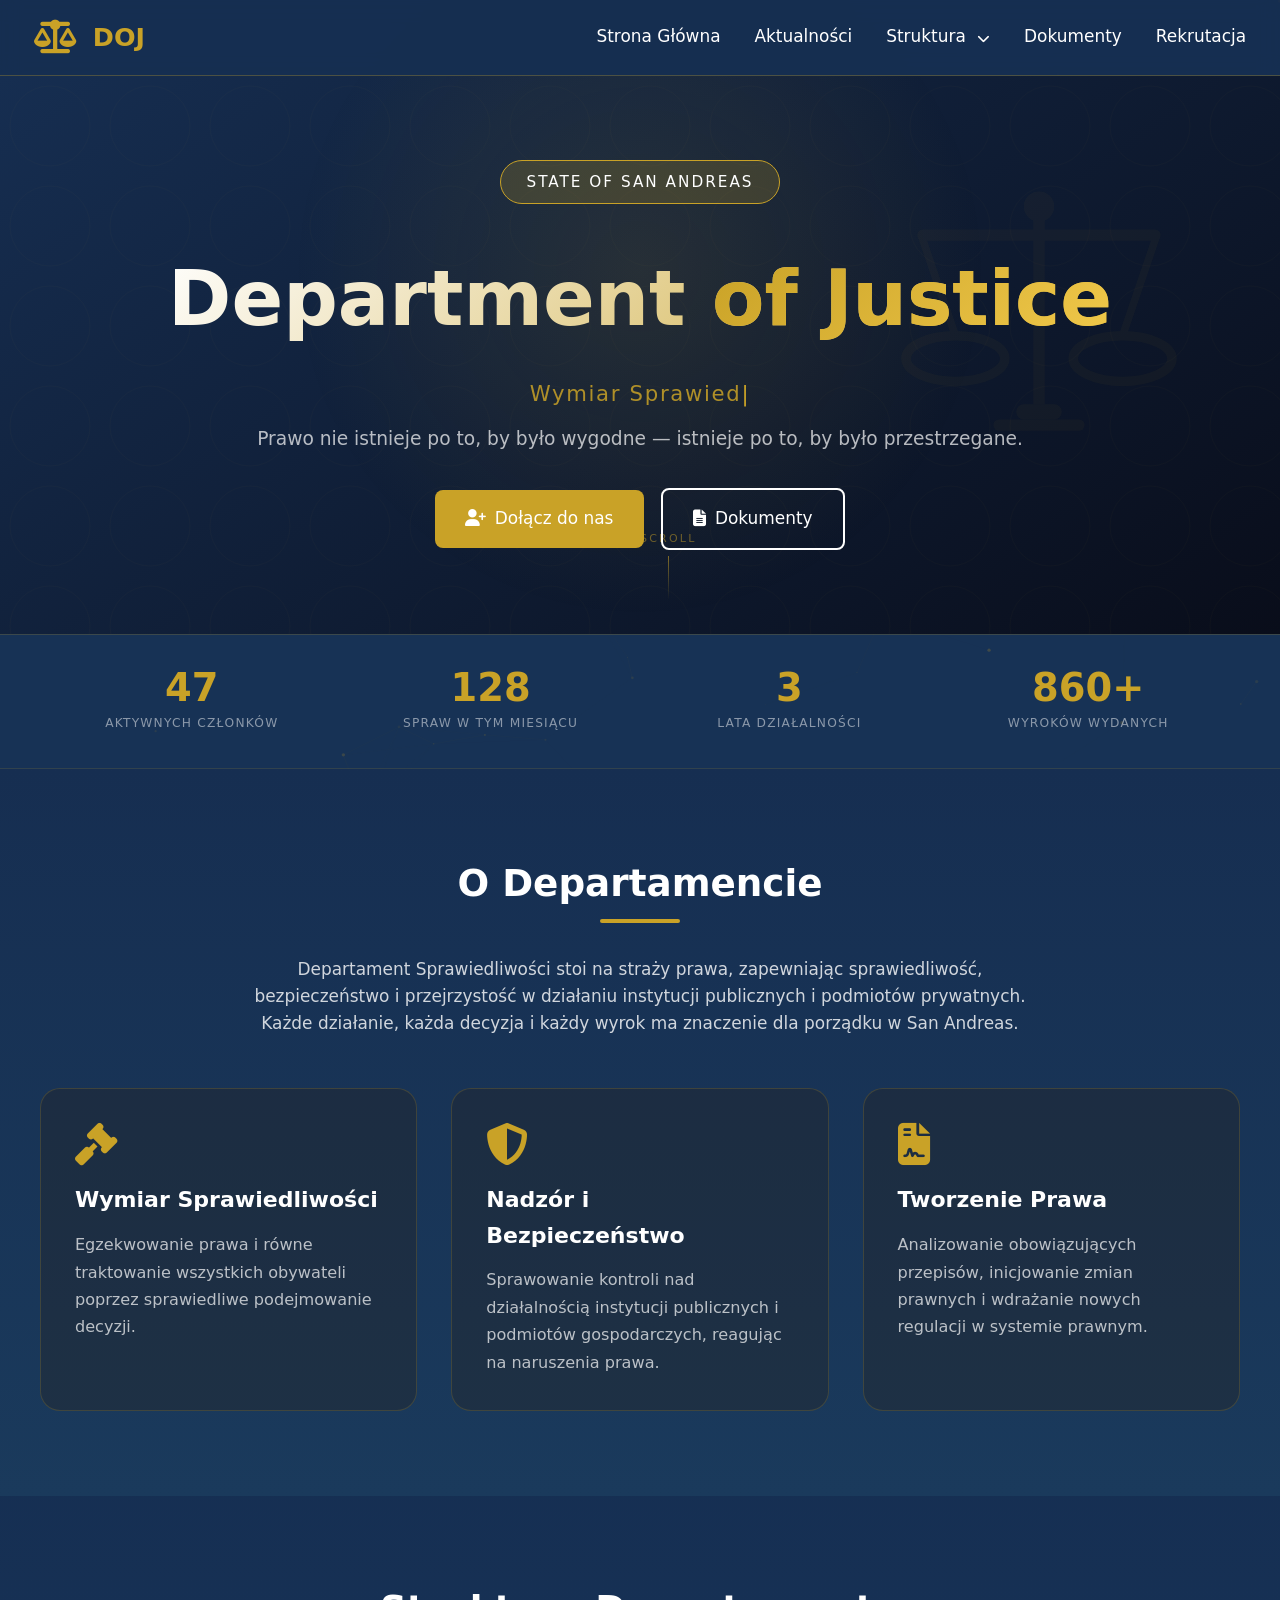
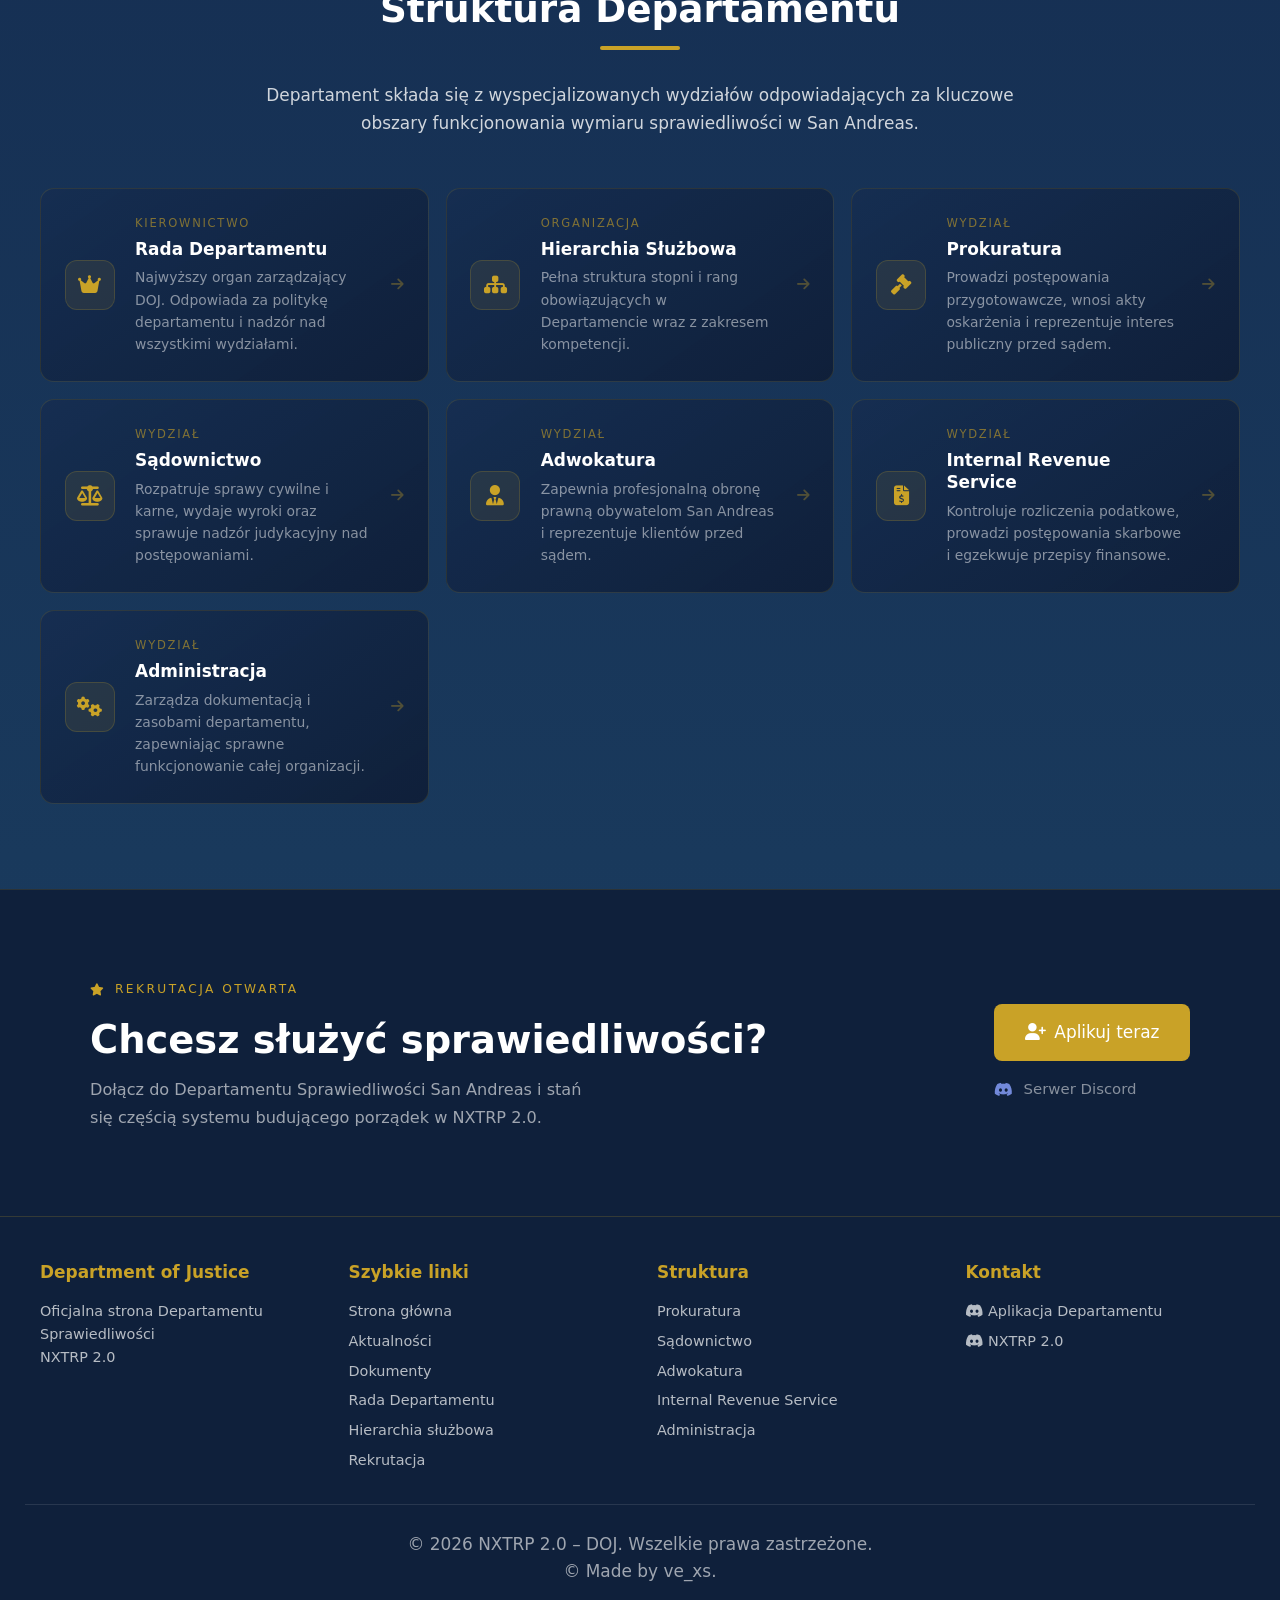
==== commit 2af1c36e: "Add files via upload" ====
--- a/index.html
+++ b/index.html
@@ -11,7 +11,6 @@
     <link rel="stylesheet" href="hero.css">
     <link rel="stylesheet" href="footer.css">
     <link rel="stylesheet" href="mobile.css">
-    <link rel="stylesheet" href="dynamic.css">
     <link rel="icon" type="image/png" href="dojlogog.png">
 </head>
 <body>
